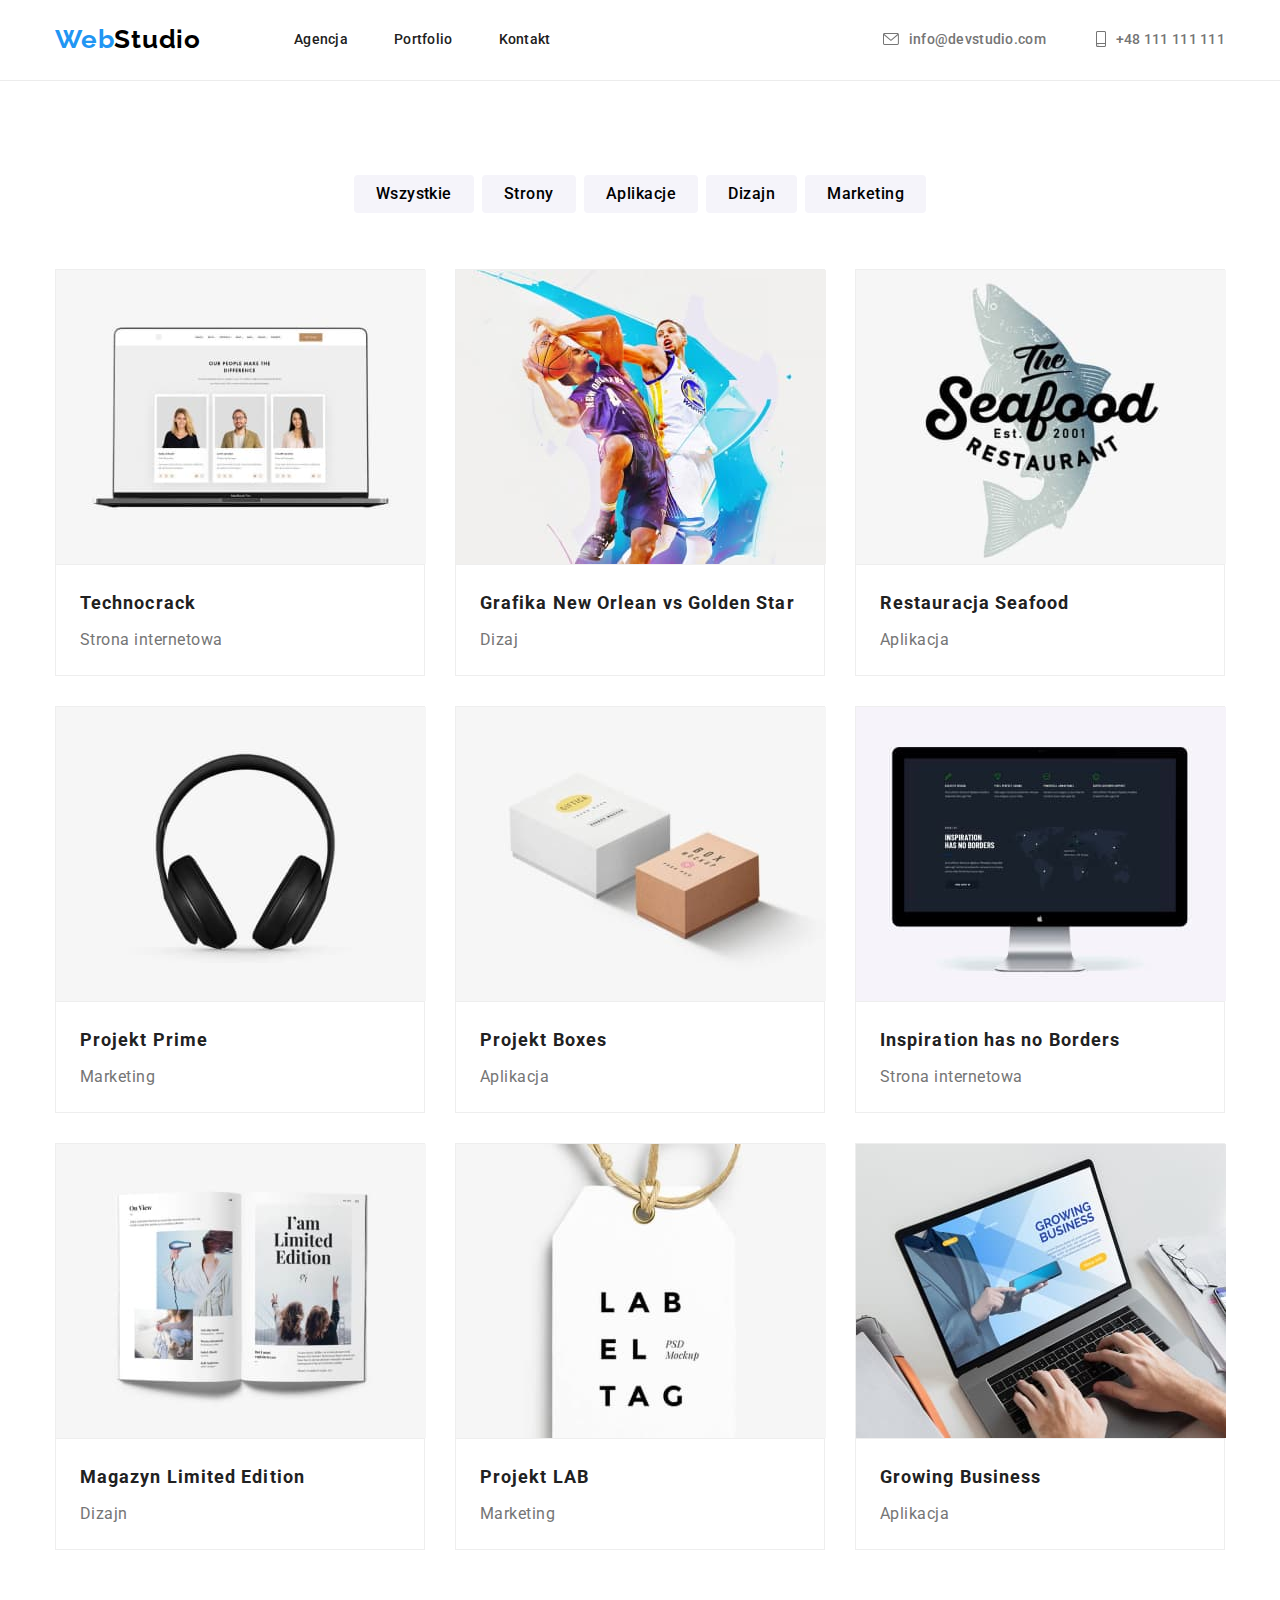
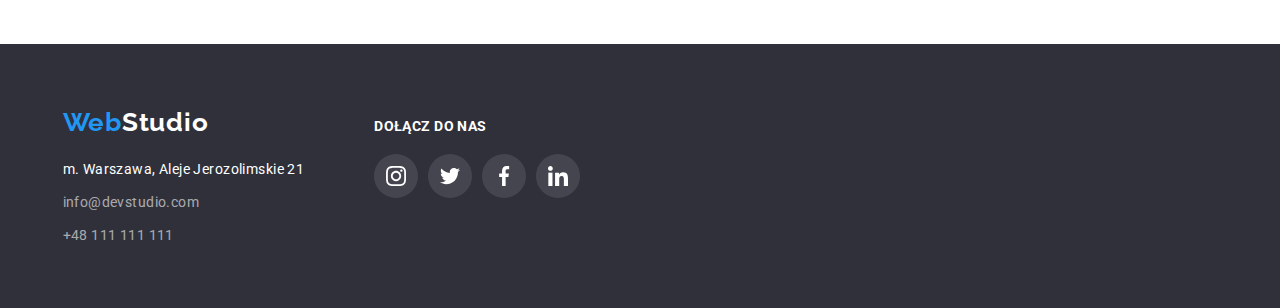
==== portfolio.html @ bb0caf35 "Klonowanie z plików lokalnych" ====
<!DOCTYPE html>
<html lang="pl">

<head>
    <meta charset="UTF-8">
    <meta http-equiv="X-UA-Compatible" content="IE=edge">
    <meta name="viewport" content="width=device-width, initial-scale=1.0">

    <link rel="stylesheet" href="https://cdnjs.cloudflare.com/ajax/libs/modern-normalize/1.0.0/modern-normalize.min.css" />
    <link rel="stylesheet" href="css/style.css">
    <link rel="preconnect" href="https://fonts.googleapis.com">
    <link rel="preconnect" href="https://fonts.gstatic.com" crossorigin>
    <link
        href="https://fonts.googleapis.com/css2?family=Raleway:wght@400;700&family=Roboto:wght@400;500;700;900&display=swap"
        rel="stylesheet">
    <title>Portfolio</title>
</head>

<body>
    <header class="header section">
        <div class="container">
            <a class="logo-header link" href="index.html"><span class="logo-header-color-1">Web</span><span
                    class="logo-header-color-2">Studio</span></a>
            <nav class="navigation">
                <ul class="navigation-list list">
                    <li class="navigation-list-item">
                        <a class="navigation-link link" href="./index.html">
                            Agencja
                        </a>
                    </li>
                    <li class="navigation-list-item">
                        <a class="navigation-link link" href="./portfolio.html">
                            Portfolio
                        </a>
                    </li>
                    <li class="navigation-list-item">
                        <a class="navigation-link link" href="#">
                            Kontakt
                        </a>
                    </li>
                </ul>
            </nav>
    
            <ul class="contact-list list">
                <li class="contact-list-item">
                    <a class="contact-link contact-mail link" href="mailto:info@devstudio.com">
                        <svg class="contact-icon mail-icon" width="16" height="12">
                            <use href="images/icons.svg#icon-contact-01-envelope"></use>
                        </svg>
                        info@devstudio.com
                    </a>
                </li>
                <li class="contact-list-item">
                    <a class="contact-link contact-tel link" href="tel:48111111111">
                        <svg class="contact-icon smartphone-icon" width="10" height="16">
                            <use href="images/icons.svg#icon-contact-02-smartphone"></use>
                        </svg>
                        +48 111 111 111
                    </a>
                </li>
            </ul>
        </div>
    </header>

    <main class="section">
        <!-- CATEGORIES -->
        <section class="section-categories">
            <div class="menu container">
                <h2 class="section-categories-title" hidden> Opisy - tak wiem, że tutaj nie powinno być nagłówka </h2>
                <ul class="categories-list list">
                    <li class="categories-item"><button class="navi-button button" type="button">Wszystkie</button></li>
                    <li class="categories-item"><button class="navi-button button" type="button">Strony</button></li>
                    <li class="categories-item"><button class="navi-button button" type="button">Aplikacje</button></li>
                    <li class="categories-item"><button class="navi-button button" type="button">Dizajn</button></li>
                    <li class="categories-item"><button class="navi-button button" type="button">Marketing</button></li>
                </ul>
            </div>
        </section>

        <!-- 9x ZDJĘCIA -->
        <section class="section-categories-pictures">
            <div class="photo-galery container">
                <h2 class="section-categories-pictures" hidden> Opisy - tak wiem, że tutaj nie powinno być nagłówka </h2>
                <ul class="categories-pictures-list list">
                    <li class="categories-pictures-item">
                        <img class="categories-pictures-img" src="./images/portfolio-img-01.jpg" alt="przykładowa strona interntowa"
                            width="370" height="294">
                        <h3 class="categories-pictures-name">Technocrack</h3>
                        <p class="categories-pictures-p">Strona internetowa</p>
                    </li>
                    <li class="categories-pictures-item">
                        <img class="categories-pictures-img" src="./images/portfolio-img-02.jpg" alt="koszykarze mecz" width="370"
                            height="294">
                        <h3 class="categories-pictures-name">Grafika New Orlean vs Golden Star</h3>
                        <p class="categories-pictures-p">Dizaj</p>
                    </li>
                    <li class="categories-pictures-item">
                        <img class="categories-pictures-img" src="./images/portfolio-img-03.jpg" alt="logo seafood z rybą" width="370"
                            height="294">
                        <h3 class="categories-pictures-name">Restauracja Seafood</h3>
                        <p class="categories-pictures-p">Aplikacja</p>
                    </li>
                    <li class="categories-pictures-item">
                        <img class="categories-pictures-img" src="./images/portfolio-img-04.jpg" alt="słuchawki" width="370"
                            height="294">
                        <h3 class="categories-pictures-name">Projekt Prime</h3>
                        <p class="categories-pictures-p">Marketing</p>
                    </li>
                    <li class="categories-pictures-item">
                        <img class="categories-pictures-img" src="./images/portfolio-img-05.jpg" alt="projekty pudełek - przykłady"
                            width="370" height="294">
                        <h3 class="categories-pictures-name">Projekt Boxes</h3>
                        <p class="categories-pictures-p">Aplikacja</p>
                    </li>
                    <li class="categories-pictures-item">
                        <img class="categories-pictures-img" src="./images/portfolio-img-06.jpg" alt="monitor komputera" width="370"
                            height="294">
                        <h3 class="categories-pictures-name">Inspiration has no Borders</h3>
                        <p class="categories-pictures-p">Strona internetowa</p>
                    </li>
                    <li class="categories-pictures-item">
                        <img class="categories-pictures-img" src="./images/portfolio-img-07.jpg" alt="magazyn" width="370" height="294">
                        <h3 class="categories-pictures-name">Magazyn Limited Edition</h3>
                        <p class="categories-pictures-p">Dizajn</p>
                    </li>
                    <li class="categories-pictures-item">
                        <img class="categories-pictures-img" src="./images/portfolio-img-08.jpg" alt="metka ubrania" width="370"
                            height="294">
                        <h3 class="categories-pictures-name">Projekt LAB</h3>
                        <p class="categories-pictures-p">Marketing</p>
                    </li>
                    <li class="categories-pictures-item">
                        <img class="categories-pictures-img" src="./images/portfolio-img-09.jpg" alt="laptop pisanie na klawiaturze"
                            width="370" height="294">
                        <h3 class="categories-pictures-name">Growing Business</h3>
                        <p class="categories-pictures-p">Aplikacja</p>
                    </li>
                </ul>
            </div>
        </section>
    </main>

    <footer class="footer section">
        <div class="container">
            <div class="footer-adress">
                <a class="logo-footer link" href="index.html"><span class="logo-footer-color-1">Web</span><span
                        class="logo-footer-color-2">Studio</span></a>
                <address class="adress">
                    <ul class="adress-list list">
                        <li class="adress-list-item">
                            <a class="adress-link adress-map link" href="https://goo.gl/maps/ernnG9uicjJtaxMD9"
                                target="blank">m.
                                Warszawa, Aleje Jerozolimskie 21</a>
                        </li>
                        <li class="adress-list-item">
                            <a class="adress-link adress-mail link" href="mailto:info@devstudio.com">info@devstudio.com</a>
                        </li>
                        <li class="adress-list-item">
                            <a class="adress-link adress-tel link" href="tel:+48111111111">+48 111 111 111</a>
                        </li>
                    </ul>
                </address>
            </div>
    
            <div class="footer-social-media">
                <p class="call-to-action">Dołącz do nas</p>
                <ul class="footer-social-media-list list">
                    <li class="footer-social-media-list-item link">
                        <a class="footer-social-media-list-link" href="">
                            <svg class="footer-social-media-icon">
                                <use href="images/icons.svg#icon-sm-01-instagram"></use>
                            </svg>
                        </a>
                    </li>
                    <li class="footer-social-media-list-item link">
                        <a class="footer-social-media-list-link" href="">
                            <svg class="footer-social-media-icon">
                                <use href="images/icons.svg#icon-sm-02-twitter"></use>
                            </svg>
                        </a>
                    </li>
                    <li class="footer-social-media-list-item link">
                        <a class="footer-social-media-list-link" href="">
                            <svg class="footer-social-media-icon">
                                <use href="images/icons.svg#icon-sm-03-facebook"></use>
                            </svg>
                        </a>
                    </li>
                    <li class="footer-social-media-list-item link">
                        <a class="footer-social-media-list-link" href="">
                            <svg class="footer-social-media-icon">
                                <use href="images/icons.svg#icon-sm-04-linkedin"></use>
                            </svg>
                        </a>
                    </li>
                </ul>
            </div>
        </div>
    </footer>

</body>


</html>
---- css/style.css ----
:root {
    --main-font: 'Roboto', sans-serif;
    --secondary-font: 'Raleway', sans-serif;
    
    --main-color: #212121;
    --hover-color: #2196F3;
    --text-color-grey: #757575;
    --text-color-white: #FFFFFF;
    --backgroung-color-menu: #FFFFFF;
    --backgroung-color-section: #F5F4FA;
    --background-color-footer: #2F303A;
    --social-media-icon-color: #AFB1B8;
    --social-media-background-color: #FFFFFF;
    --social-media-icon-color-hover: #FFFFFF;
    --social-media-background-color-hover: #2196F3;
}

body {
    font-family: var(--main-font);
    color: var(--main-color);
    background-color: var(--backgroung-color-menu);
}

/* ========== TOTAL FORMAT 0 ========== */
/* *
*::after
*before {
    margin: 0;
    padding: 0;
} */
/* ========== END TOTAL FORMAT 0 ========== */

h1, h2, h3, h4, h5, h6 {
    margin: 0;
}

ul, ol {
    margin: 0;
    padding: 0;
}

p {
    padding: 0;
}

img {
    display: block;
}

.list {
    list-style: none;
}

.link {
    text-decoration: none;
    font-style: normal;
}

.container {
    width: 1200px;
    padding: 0 15px;
    align-items: center;
    margin: 0px auto;
}

.section {
    /* width: 1600px;
    margin-left: auto;
    margin-right: auto; */
    padding: 94px 0;
}

.section-only-top {
    padding-top: 94px;
}

/* ========== COMPONENTS ========== */

.button {
    border: none;
    box-shadow: none;
    border-style: none;
    background-color: red;
}

/* ========== BUTTON in INDEX ========== */

.button-order {
    width: 200px;
    height: 50px;
    /* box-shadow: 0px 4px 4px rgba(0, 0, 0, 0.15); */
    border-radius: 4px;
    font-weight: 700;
    font-size: 16px;
    line-height: 1.875;
    margin-top: 30px;
    margin-bottom: 200px;
    letter-spacing: 0.06em;
    background-color: var(--hover-color);
    color: var(--text-color-white);
}

.button-order:hover,
.button-order:focus {
    cursor: pointer;
}

/* ========== BUTTON in PORTFOLIO ========== */

.navi-button {
    font-weight: 500;
    font-size: 16px;
    line-height: 1.625;
    text-align: center;
    letter-spacing: 0.03em;
    background: #F5F4FA;
    border-radius: 4px;
    padding: 6px 22px;
}

.navi-button:hover,
.navi-button:focus {
    background-color: var(--hover-color);
    color: var(--text-color-white);
    /* shadow-middle */
    box-shadow: 
    0px 3px 1px rgba(0, 0, 0, 0.1),
    0px 1px 2px rgba(0, 0, 0, 0.08),
    0px 2px 2px rgba(0, 0, 0, 0.12);
    cursor: pointer;
}

/* ========== END COMPONENTS ========== */



/* ========== LOGO ========== */

.logo-header,
.logo-footer {
    font-family: var(--secondary-font);
    font-weight: 700;
    font-size: 26px;
    line-height: 1.192;
    letter-spacing: 0.03em;
    color: var(--main-color);
    text-decoration: none;
}

.logo-header-color-1,
.logo-footer-color-1 {
    color: var(--hover-color);
}

.logo-header-color-2 {
    color: #000000;
}

.logo-footer-color-2 {
    color: var(--text-color-white);
}

/* ========== END LOGO ========== */



/* ========== HEADER ========== */

.header .container {
    display: flex;
    align-items: center;
    padding-top: 24px;
    padding-bottom: 25px;
}

.header {
    border-bottom: 1px solid #ECECEC;
    padding: 0px;
    display: flex; 
    align-items: center;
}

.header .contact-list {
    margin-left: auto;
}

.logo-header {
    margin-right: 93px;
}

.navigation-list {
    display: flex;
    align-items: center;
}

.navigation-list > li:not(:last-child) {
    margin-right: 46px;
}

.contact-list,
.contact-list-item {
    display: flex;
    align-items: center;
    fill: var(--text-color-grey);
}

.contact-list > li:not(:last-child) {
    margin-right: 50px;
}

.navigation-link,
.contact-link {
    font-weight: 500;
    font-size: 14px;
    line-height: 1.143;
    letter-spacing: 0.02em;
}

.navigation-link {
    color: var(--main-color);
}

.contact-link,
.adress-link {
    display: flex;
    align-items: center;
    color: var(--text-color-grey);
}

.contact-icon {
    margin-right: 10px;
}

.navigation-link:hover,
.navigation-link:focus,
.adress-link:hover,
.adress-link:focus {
    color: var(--hover-color);
}

.contact-link:hover,
.contact-link:focus {
    color: var(--hover-color);
    fill: var(--hover-color);
}

.active-link {
    color: var(--hover-color);
}

/* ========== END HEADER ========== */



/* ========== HERO SECTION ========== */

.section-hero {
    background-image: linear-gradient(
        rgba(47, 48, 58, 0.4),
        rgba(47, 48, 58, 0.4)),
        url("../images/hero-bg-01.jpg");
    background-repeat: no-repeat;
    background-size: cover;
    max-width: 1600px;
    margin: auto;
}

.section-hero-list {
    display: flex;
    flex-direction: column;
    align-items: center;
    justify-content: center;
}

.section-hero-title {
    font-weight: 900;
    font-size: 44px;
    line-height: 1.364;
    padding: 200px 252px 0px 252px;
    text-align: center;
    letter-spacing: 0.06em;
    text-transform: uppercase;
    color: var(--text-color-white);
}

/* ========== END HERO SECTION ========== */

  

/* ========== DISCRIPTION SECTION ========== */

.discription-list {
    display: flex;
    flex-wrap: wrap;
    justify-content: space-between;
    padding: 0 15px;
}

.discription-list-item {
    max-width: 270px;
}

.discription-icon {
    width: 270px;
    height: 120px;
    border-radius: 4px;
    padding: 25px 100px;
    margin-bottom: 30px;
    background-color: var(--backgroung-color-section);
}

.discription-icon:hover {
    padding: 23px 98px;
    border: 2px solid var(--hover-color);
}

.discription-list-item-title {
    font-weight: 700;
    font-size: 14px;
    line-height: 1.143;
    letter-spacing: 0.03em;
    text-transform: uppercase;
    color: var(--main-color);
}

.discription-list-item-p {
    font-weight: 400;
    font-size: 14px;
    line-height: 1.714;
    letter-spacing: 0.03em;
    color: var(--text-color-grey);
}

/* ========== END DISCRIPTION SECTION ========== */



/* ========== ABOUT US SECTION ========== */

.about-us-list {
    display: flex;
    flex-wrap: wrap;
    justify-content: space-between;
    padding: 0 15px;
}

.about-us-item {
    margin-top: 50px;
    max-width: 370px;   
}

.section-about-us-title {
    font-weight: 700;
    font-size: 36px;
    line-height: 1.167;
    text-align: center;
    letter-spacing: 0.03em;
    margin-bottom: 50px;
}

.about-us-item-img {
    object-fit: cover;
}

/* ========== END ABOUT US SECTION ========== */



/* ========== OUR TEAM SECTION ========== */

.section-team {
    background-color: var(--backgroung-color-section);
}

.section-team-list {
    display: flex;
    justify-content: center;
}

.section-team-list {
    display: flex;
    flex-wrap: wrap;
    justify-content: space-between;
    padding: 0 15px;
}

.section-team-item {
    box-shadow: 
    0px 1px 3px rgba(0, 0, 0, 0.12),
    0px 1px 1px rgba(0, 0, 0, 0.14),
    0px 2px 1px rgba(0, 0, 0, 0.2);
    border-radius: 0px 0px 4px 4px;
    margin-top: 50px;
    max-width: 270px;
}

.section-team-title {
    font-weight: 700;
    font-size: 36px;
    line-height: 1.167;
    text-align: center;
    letter-spacing: 0.03em;
}

.section-team-name {
    display: block;
    font-weight: 500;
    font-size: 16px;
    line-height: 1.188;
    text-align: center;
    letter-spacing: 0.03em;
    padding-top: 30px;
}

.section-team-p {
    display: block;
    font-weight: 400;
    font-size: 16px;
    line-height: 1.188;
    text-align: center;
    letter-spacing: 0.03em;
    margin-top: 10px;
    margin-bottom: 16px;
    color: var(--text-color-grey)
}

.social-media-list {
    display: flex;
    padding: 0px 32px 30px 32px;
    align-items: center;
    justify-content: space-between;
}

.social-media-list-link:hover,
.social-media-list-link:focus {
    fill: var(--social-media-icon-color-hover);
    background-color: var(--social-media-background-color-hover);
}

.social-media-list-item {
}

.social-media-list-link {
    display: flex;
    align-items: center;
    justify-content: center;
    width: 44px;
    height: 44px;
    border-radius: 50%;
    fill: var(--social-media-icon-color);
}

.social-media-icon {
    width: 20px;
    height: 20px;
}

/* ========== END OUR TEAM SECTION ========== */



/* ========== OUR CLIENTS SECTION ========== */

.section-our-clients {
    display: flex;
    justify-content: center;
}

.section-our-clients-title {
    font-weight: 700;
    font-size: 36px;
    line-height: 1.167;
    text-align: center;
    letter-spacing: 0.03em;
}

.section-our-clients-list {
    display: flex;
    justify-content: space-between;
    align-items: center;
    padding: 0 15px;
    margin-top: 50px;
}

.section-our-clients-list-link {
    display: flex;
    max-width: 170px;
    max-height: 92px;
    padding: 16px 32px;
    border-radius: 4px;
    border: 1px solid var(--social-media-icon-color);
    fill: var(--social-media-icon-color);
}

.section-our-clients-list-link:hover,
.section-our-clients-list-link:focus {
    border: 1px solid var(--hover-color);
    fill: var(--hover-color);
}


/* ========== END CLIENTS SECTION ========== */



/* ========== FOOTER ========== */

.footer {
    display: flex;
    flex-direction: column;
    padding: 60px 0px 60px 15px;
    background-color: var(--background-color-footer);
}

.footer .container {
    display: flex;
    align-items: baseline;
}

.adress {
    margin-top: 20px;
}

.adress-list {
    display: flex;
    flex-direction: column;
    justify-items: center;
}

.adress-list-item {
    display: flex;
    font-weight: 400;
    font-size: 14px;
    line-height: 1.714;
    letter-spacing: 0.03em;
}

.adress-map {
    color: var(--text-color-white);
}

.adress-mail,
.adress-tel {
    display: block;
    color: rgba(255, 255, 255, 0.6);
    padding-top: 9px;
}

.footer-social-media {
    display: flex;
    flex-direction: column;
    margin-left: 70px;
}

.call-to-action {
    display: flex;
    font-weight: 700;
    font-size: 14px;
    line-height: 1.172;
    letter-spacing: 0.03em;
    text-transform: uppercase;
    margin-bottom: 20px;
    color: var(--backgroung-color-menu)
}

.footer-social-media-list {
    display: flex;
}

.footer-social-media-list-link:hover,
.footer-social-media-list-link:focus {
    background-color: var(--social-media-background-color-hover);
}

.footer-social-media-list-item:not(:last-child) {
    margin-right: 10px;
}

.footer-social-media-list-link {
    display: flex;
    align-items: center;
    justify-content: center;
    width: 44px;
    height: 44px;
    border-radius: 50%;
    fill: var(--social-media-icon-color-hover);
    background-color: rgba(255, 255, 255, 0.1);
}

.footer-social-media-icon {
    width: 20px;
    height: 20px;
}

/* ========== END FOOTER ========== */



/* ========== WEBSITE: PORTFOLIO ========== */
/* ========== SECTION CATEGORIES ========== */

.menu {
    margin-bottom: 26px;
}

.categories-list {
    display: flex;
    justify-content: center;
}

.categories-item:not(:last-child) {
    margin-right: 8px;
}

.categories-pictures-list {
    display: flex;
    flex-wrap: wrap;
    justify-content: space-between;
}

.categories-pictures-item {
    border: 1px solid #eeeeee;
    margin-top: 30px;
    max-width: 370px;
}

.categories-pictures-item:hover,
.categories-pictures-item:focus {
    box-shadow:
        0px 1px 1px rgba(0, 0, 0, 0.12),
        0px 4px 4px rgba(0, 0, 0, 0.06),
        1px 4px 6px rgba(0, 0, 0, 0.16);
}

.categories-pictures-img {
    border: 0px solid #eeeeee;
}

.categories-pictures-name {
    border-top: 1px solid #eeeeee;
    font-weight: 700;
    font-size: 18px;
    line-height: 2;
    letter-spacing: 0.06em;
    padding-left: 24px;
    padding-top: 20px;
}

.categories-pictures-p {
    font-weight: 400;
    font-size: 16px;
    line-height: 1.875;
    letter-spacing: 0.03em;
    padding-left: 24px;
    margin-top: 4px;
    margin-bottom: 20px;
    color: var(--text-color-grey)
}

/* ========== END CATEGORIES SECTION ========== */




/* ========== SECTION ========== */

/* ========== END SECTION ========== */
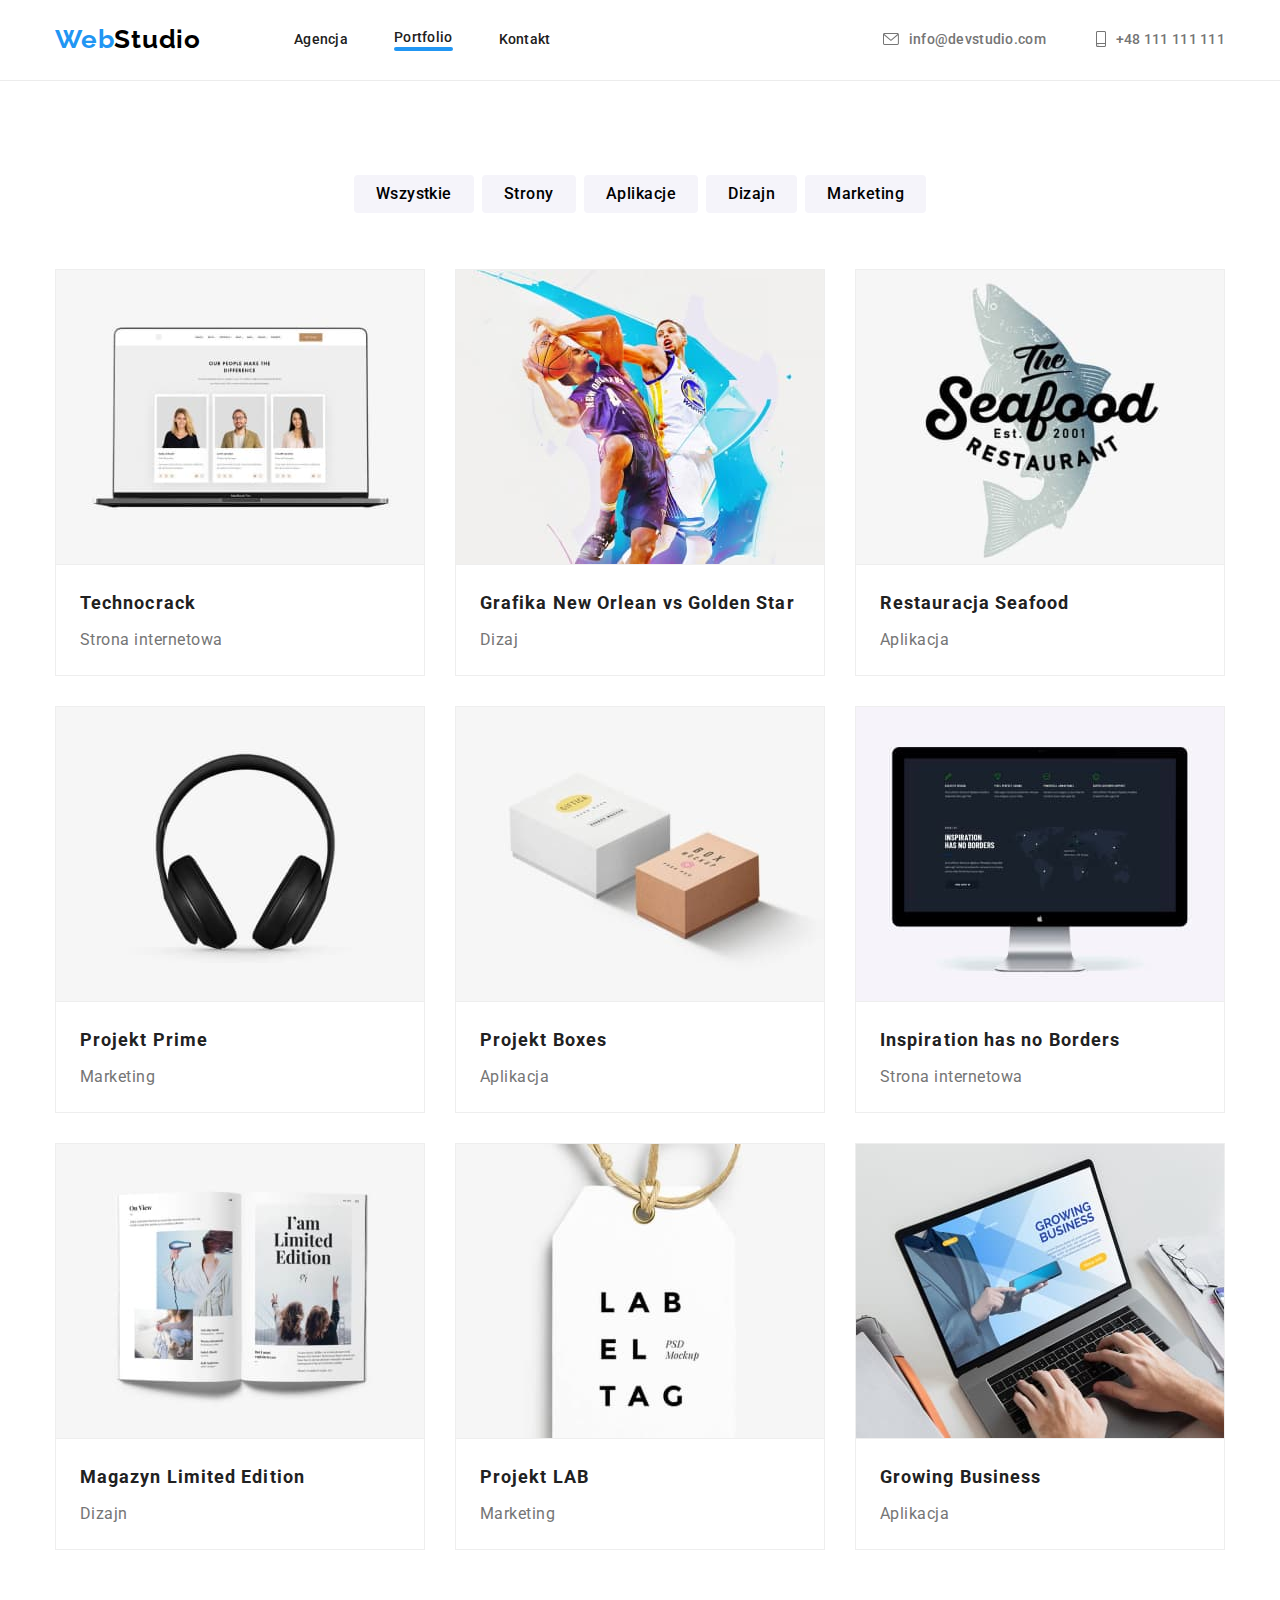
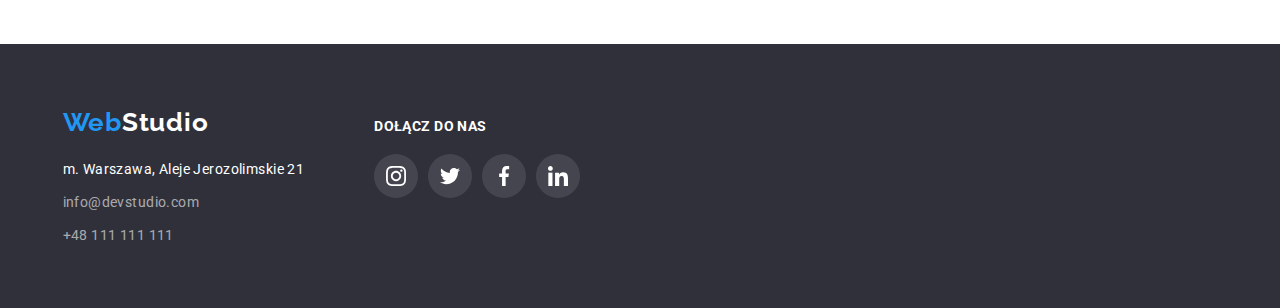
==== commit 36264e2b: "Animacje" ====
--- a/portfolio.html
+++ b/portfolio.html
@@ -28,7 +28,7 @@
                             Agencja
                         </a>
                     </li>
-                    <li class="navigation-list-item">
+                    <li class="navigation-list-item active-navigation-list-item">
                         <a class="navigation-link link" href="./portfolio.html">
                             Portfolio
                         </a>
@@ -83,58 +83,114 @@
                 <h2 class="section-categories-pictures" hidden> Opisy - tak wiem, że tutaj nie powinno być nagłówka </h2>
                 <ul class="categories-pictures-list list">
                     <li class="categories-pictures-item">
-                        <img class="categories-pictures-img" src="./images/portfolio-img-01.jpg" alt="przykładowa strona interntowa"
-                            width="370" height="294">
-                        <h3 class="categories-pictures-name">Technocrack</h3>
-                        <p class="categories-pictures-p">Strona internetowa</p>
-                    </li>
-                    <li class="categories-pictures-item">
-                        <img class="categories-pictures-img" src="./images/portfolio-img-02.jpg" alt="koszykarze mecz" width="370"
-                            height="294">
-                        <h3 class="categories-pictures-name">Grafika New Orlean vs Golden Star</h3>
-                        <p class="categories-pictures-p">Dizaj</p>
-                    </li>
-                    <li class="categories-pictures-item">
-                        <img class="categories-pictures-img" src="./images/portfolio-img-03.jpg" alt="logo seafood z rybą" width="370"
-                            height="294">
-                        <h3 class="categories-pictures-name">Restauracja Seafood</h3>
-                        <p class="categories-pictures-p">Aplikacja</p>
-                    </li>
-                    <li class="categories-pictures-item">
-                        <img class="categories-pictures-img" src="./images/portfolio-img-04.jpg" alt="słuchawki" width="370"
-                            height="294">
-                        <h3 class="categories-pictures-name">Projekt Prime</h3>
-                        <p class="categories-pictures-p">Marketing</p>
-                    </li>
-                    <li class="categories-pictures-item">
-                        <img class="categories-pictures-img" src="./images/portfolio-img-05.jpg" alt="projekty pudełek - przykłady"
-                            width="370" height="294">
-                        <h3 class="categories-pictures-name">Projekt Boxes</h3>
-                        <p class="categories-pictures-p">Aplikacja</p>
-                    </li>
-                    <li class="categories-pictures-item">
-                        <img class="categories-pictures-img" src="./images/portfolio-img-06.jpg" alt="monitor komputera" width="370"
-                            height="294">
-                        <h3 class="categories-pictures-name">Inspiration has no Borders</h3>
-                        <p class="categories-pictures-p">Strona internetowa</p>
-                    </li>
-                    <li class="categories-pictures-item">
-                        <img class="categories-pictures-img" src="./images/portfolio-img-07.jpg" alt="magazyn" width="370" height="294">
-                        <h3 class="categories-pictures-name">Magazyn Limited Edition</h3>
-                        <p class="categories-pictures-p">Dizajn</p>
-                    </li>
-                    <li class="categories-pictures-item">
-                        <img class="categories-pictures-img" src="./images/portfolio-img-08.jpg" alt="metka ubrania" width="370"
-                            height="294">
-                        <h3 class="categories-pictures-name">Projekt LAB</h3>
-                        <p class="categories-pictures-p">Marketing</p>
-                    </li>
-                    <li class="categories-pictures-item">
-                        <img class="categories-pictures-img" src="./images/portfolio-img-09.jpg" alt="laptop pisanie na klawiaturze"
-                            width="370" height="294">
-                        <h3 class="categories-pictures-name">Growing Business</h3>
-                        <p class="categories-pictures-p">Aplikacja</p>
-                    </li>
+                        <div class="categories-pictures-box">
+                            <img class="categories-pictures-img" src="./images/portfolio-img-01.jpg" alt="przykładowa strona interntowa" width="370" height="294">
+                                <div class="categories-pictures-overlay">
+                                    <p class="categories-pictures-overlay-p">Technocrack jest popularną platformą wykorzystywaną do rozpowszechniania koronawirusa. Firmy wykorzystują tę platformę do celów szpiegowskich i ataków na niezabezpieczone serwery konkurencji</p>
+                                </div>
+                        </div>
+                            <h3 class="categories-pictures-name">Technocrack</h3>
+                            <p class="categories-pictures-p">Strona internetowa</p>
+                    </li>
+                   
+                    <li class="categories-pictures-item">
+                        <div class="categories-pictures-box">
+                            <img class="categories-pictures-img" src="./images/portfolio-img-02.jpg" alt="koszykarze mecz" width="370" height="294">
+                                <div class="categories-pictures-overlay">
+                                    <p class="categories-pictures-overlay-p">Technocrack jest popularną platformą wykorzystywaną do rozpowszechniania koronawirusa. Firmy wykorzystują tę platformę do celów szpiegowskich i ataków na niezabezpieczone serwery konkurencji</p>
+                                </div>
+                        </div>
+                            <h3 class="categories-pictures-name">Grafika New Orlean vs Golden Star</h3>
+                            <p class="categories-pictures-p">Dizaj</p>
+                    </li>
+                    
+                    <li class="categories-pictures-item">
+                        <div class="categories-pictures-box">
+                            <img class="categories-pictures-img" src="./images/portfolio-img-03.jpg" alt="logo seafood z rybą" width="370" height="294">
+                                <div class="categories-pictures-overlay">
+                                    <p class="categories-pictures-overlay-p">Technocrack jest popularną platformą wykorzystywaną do rozpowszechniania koronawirusa. Firmy wykorzystują tę platformę do celów szpiegowskich i ataków na niezabezpieczone serwery konkurencji</p>
+                                </div>
+                        </div>
+                            <h3 class="categories-pictures-name">Restauracja Seafood</h3>
+                            <p class="categories-pictures-p">Aplikacja</p>
+                    </li>
+                    
+                    <li class="categories-pictures-item">
+                        <div class="categories-pictures-box">
+                            <img class="categories-pictures-img" src="./images/portfolio-img-04.jpg" alt="słuchawki" width="370" height="294">
+                                <div class="categories-pictures-overlay">
+                                    <p class="categories-pictures-overlay-p">Technocrack jest popularną platformą wykorzystywaną do rozpowszechniania koronawirusa. Firmy wykorzystują tę platformę do celów szpiegowskich i ataków na niezabezpieczone serwery konkurencji</p>
+                                </div>
+                        </div>
+                            <h3 class="categories-pictures-name">Projekt Prime</h3>
+                            <p class="categories-pictures-p">Marketing</p>
+                    </li>
+
+                    <li class="categories-pictures-item">
+                        <div class="categories-pictures-box">
+                            <img class="categories-pictures-img" src="./images/portfolio-img-05.jpg" alt="projekty pudełek - przykłady" width="370" height="294">
+                                <div class="categories-pictures-overlay">
+                                    <p class="categories-pictures-overlay-p">Technocrack jest popularną platformą wykorzystywaną do rozpowszechniania
+                                        koronawirusa. Firmy wykorzystują tę platformę do celów szpiegowskich i ataków na niezabezpieczone serwery
+                                        konkurencji</p>
+                                </div>
+                         </div>
+                            <h3 class="categories-pictures-name">Projekt Boxes</h3>
+                            <p class="categories-pictures-p">Aplikacja</p>
+                    </li>
+
+                    <li class="categories-pictures-item">
+                        <div class="categories-pictures-box">
+                            <img class="categories-pictures-img" src="./images/portfolio-img-06.jpg" alt="monitor komputera" width="370" height="294">
+                                <div class="categories-pictures-overlay">
+                                    <p class="categories-pictures-overlay-p">Technocrack jest popularną platformą wykorzystywaną do rozpowszechniania
+                                        koronawirusa. Firmy wykorzystują tę platformę do celów szpiegowskich i ataków na niezabezpieczone serwery
+                                        konkurencji</p>
+                                </div>
+                        </div>
+                            <h3 class="categories-pictures-name">Inspiration has no Borders</h3>
+                            <p class="categories-pictures-p">Strona internetowa</p>
+                    </li>
+
+                    <li class="categories-pictures-item">
+                        <div class="categories-pictures-box">
+                            <img class="categories-pictures-img" src="./images/portfolio-img-07.jpg" alt="magazyn" width="370" height="294">
+                                <div class="categories-pictures-overlay">
+                                    <p class="categories-pictures-overlay-p">Technocrack jest popularną platformą wykorzystywaną do rozpowszechniania
+                                        koronawirusa. Firmy wykorzystują tę platformę do celów szpiegowskich i ataków na niezabezpieczone serwery
+                                        konkurencji</p>
+                                </div>
+                        </div>
+                            <h3 class="categories-pictures-name">Magazyn Limited Edition</h3>
+                            <p class="categories-pictures-p">Dizajn</p>
+                    </li>
+
+                    <li class="categories-pictures-item">
+                        <div class="categories-pictures-box">
+                            <img class="categories-pictures-img" src="./images/portfolio-img-08.jpg" alt="metka ubrania" width="370" height="294">
+                                <div class="categories-pictures-overlay">
+                                    <p class="categories-pictures-overlay-p">Technocrack jest popularną platformą wykorzystywaną do rozpowszechniania
+                                        koronawirusa. Firmy wykorzystują tę platformę do celów szpiegowskich i ataków na niezabezpieczone serwery
+                                        konkurencji</p>
+                                </div>
+                         </div>
+                            <h3 class="categories-pictures-name">Projekt LAB</h3>
+                            <p class="categories-pictures-p">Marketing</p>
+                    </li>
+
+                    <li class="categories-pictures-item">
+                        <div class="categories-pictures-box">
+                            <img class="categories-pictures-img" src="./images/portfolio-img-09.jpg" alt="laptop pisanie na klawiaturze" width="370" height="294">
+                                <div class="categories-pictures-overlay">
+                                    <p class="categories-pictures-overlay-p">Technocrack jest popularną platformą wykorzystywaną do rozpowszechniania
+                                        koronawirusa. Firmy wykorzystują tę platformę do celów szpiegowskich i ataków na niezabezpieczone serwery
+                                        konkurencji</p>
+                                </div>
+                         </div>
+                            <h3 class="categories-pictures-name">Growing Business</h3>
+                            <p class="categories-pictures-p">Aplikacja</p>
+                    </li>
+
                 </ul>
             </div>
         </section>
--- a/css/style.css
+++ b/css/style.css
@@ -116,6 +116,8 @@
     background: #F5F4FA;
     border-radius: 4px;
     padding: 6px 22px;
+    transition: color 250ms cubic-bezier(0.4, 0, 0.2, 1);
+    transition: background-color 250ms cubic-bezier(0.4, 0, 0.2, 1);
 }
 
 .navi-button:hover,
@@ -218,6 +220,7 @@
 
 .navigation-link {
     color: var(--main-color);
+    transition: color 250ms cubic-bezier(0.4, 0, 0.2, 1);
 }
 
 .contact-link,
@@ -225,6 +228,8 @@
     display: flex;
     align-items: center;
     color: var(--text-color-grey);
+    transition: color 250ms cubic-bezier(0.4, 0, 0.2, 1);
+    transition: fill 250ms cubic-bezier(0.4, 0, 0.2, 1);
 }
 
 .contact-icon {
@@ -232,9 +237,7 @@
 }
 
 .navigation-link:hover,
-.navigation-link:focus,
-.adress-link:hover,
-.adress-link:focus {
+.navigation-link:focus {
     color: var(--hover-color);
 }
 
@@ -242,6 +245,19 @@
 .contact-link:focus {
     color: var(--hover-color);
     fill: var(--hover-color);
+}
+
+.navigation-list-item {
+    
+}
+
+.active-navigation-list-item::after {
+    content: "";
+    display: block;
+    width: 100%;
+    height: 4px;
+    border-radius: 2px;
+    background-color: var(--hover-color);
 }
 
 .active-link {
@@ -349,6 +365,27 @@
     max-width: 370px;   
 }
 
+.about-us-list-link-thumb {
+    position: relative;
+    background-color: rgba(47, 48, 58, 0.8);  
+}
+
+.about-us-list-link-thumb > .about-us-list-link-label {
+    position: absolute;
+    bottom: 0px;
+    width: 100%;
+    padding: 27px 90px;
+    background-color: rgba(47, 48, 58, 0.8);
+    
+    font-weight: 700;
+    font-size: 14px;
+    line-height: 1.172;
+    text-align: center;
+    text-transform: uppercase;
+    letter-spacing: 0.03em;
+    color: var(--text-color-white);
+}
+
 .section-about-us-title {
     font-weight: 700;
     font-size: 36px;
@@ -448,6 +485,8 @@
     height: 44px;
     border-radius: 50%;
     fill: var(--social-media-icon-color);
+    transition: fill 250ms cubic-bezier(0.4, 0, 0.2, 1);
+    transition: background-color 250ms cubic-bezier(0.4, 0, 0.2, 1);
 }
 
 .social-media-icon {
@@ -490,6 +529,8 @@
     border-radius: 4px;
     border: 1px solid var(--social-media-icon-color);
     fill: var(--social-media-icon-color);
+    transition: border 250ms cubic-bezier(0.4, 0, 0.2, 1);
+    transition: fill 250ms cubic-bezier(0.4, 0, 0.2, 1);
 }
 
 .section-our-clients-list-link:hover,
@@ -497,7 +538,6 @@
     border: 1px solid var(--hover-color);
     fill: var(--hover-color);
 }
-
 
 /* ========== END CLIENTS SECTION ========== */
 
@@ -585,11 +625,23 @@
     border-radius: 50%;
     fill: var(--social-media-icon-color-hover);
     background-color: rgba(255, 255, 255, 0.1);
-}
+    transition: background-color 250ms cubic-bezier(0.4, 0, 0.2, 1);
+}
+
+
 
 .footer-social-media-icon {
     width: 20px;
     height: 20px;
+}
+
+.adress-link:hover,
+.adress-link:focus {
+    color: var(--hover-color);
+}
+
+.adress-link {
+    transition: color 250ms cubic-bezier(0.4, 0, 0.2, 1);
 }
 
 /* ========== END FOOTER ========== */
@@ -622,6 +674,7 @@
     border: 1px solid #eeeeee;
     margin-top: 30px;
     max-width: 370px;
+    transition: box-shadow 250ms cubic-bezier(0.4, 0, 0.2, 1);
 }
 
 .categories-pictures-item:hover,
@@ -657,9 +710,90 @@
     color: var(--text-color-grey)
 }
 
+.categories-pictures-box {
+    position: relative;
+    overflow: hidden;
+}
+
+.categories-pictures-overlay {
+    position: absolute;
+    bottom: 0px;
+    left: 0px;
+    width: 100%;
+    height: 100%;
+    padding: 49px 45px 49px 24px;
+    background-color: rgba(33, 150, 243, 0.9);
+    transform: translateY(100%);
+    transition-property: transform;
+    transition-duration: 250ms;
+    transition-timing-function: cubic-bezier(0.4, 0, 0.2, 1);
+}
+
+.categories-pictures-item .categories-pictures-overlay {
+    transition-property: transform;
+    transition-duration: 250ms;
+    transition-timing-function: cubic-bezier(0.4, 0, 0.2, 1);
+}
+
+.categories-pictures-box:hover .categories-pictures-overlay {
+    transform: translateY(0);
+}
+
+.categories-pictures-overlay-p {
+    font-size: 18px;
+    line-height: 1.556;
+    color: var(--text-color-white);
+}
+
 /* ========== END CATEGORIES SECTION ========== */
 
 
+/* ========== BACKDROP ========== */
+
+.backdrop {
+    position: fixed;
+    left: 0;
+    top: 0;
+    width: 100%;
+    height: 100%;
+    background-color: rgba(0,0,0,0.1);
+}
+
+.modal {
+    position: absolute;
+    top: 50%;
+    left: 50%;
+    transform: translate(-50%,-50%);
+    width: 528px;
+    min-height: 581px;
+    background-color: var(--backgroung-color-menu);
+}
+
+.close-button {
+    position: absolute;
+    top: 8px;
+    right: 8px;
+    width: 30px;
+    height: 30px;
+    background-color: transparent;
+    /* background-color: var(--backgroung-color-menu); */
+    border: 1px solid rgba(0, 0, 0, 0.1);
+    border-radius: 50%;
+    cursor: pointer;
+    fill: black;
+}
+
+.is-hidden {
+    opacity: 0;
+    visibility: hidden;
+    pointer-events: none;
+}
+
+/* ========== END BACKDROP ========== */
+
+
+
+
 
 
 /* ========== SECTION ========== */
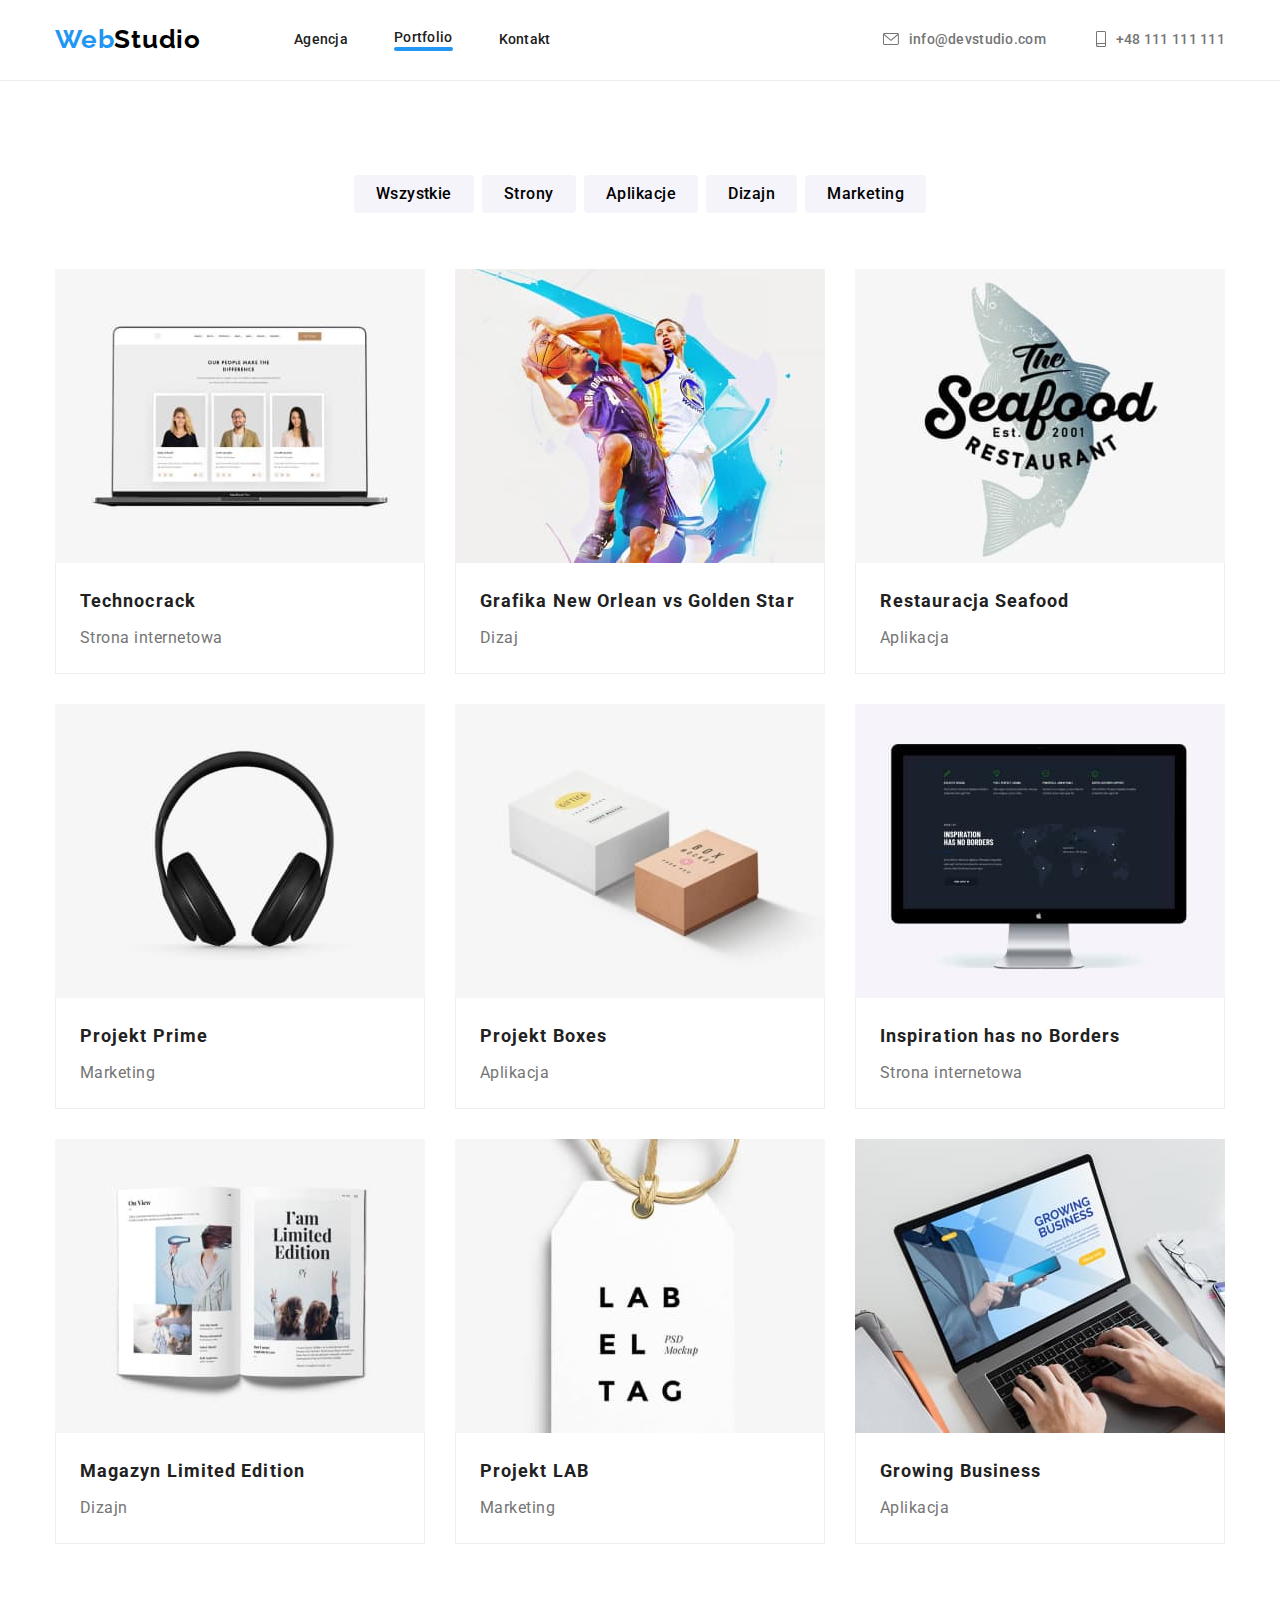
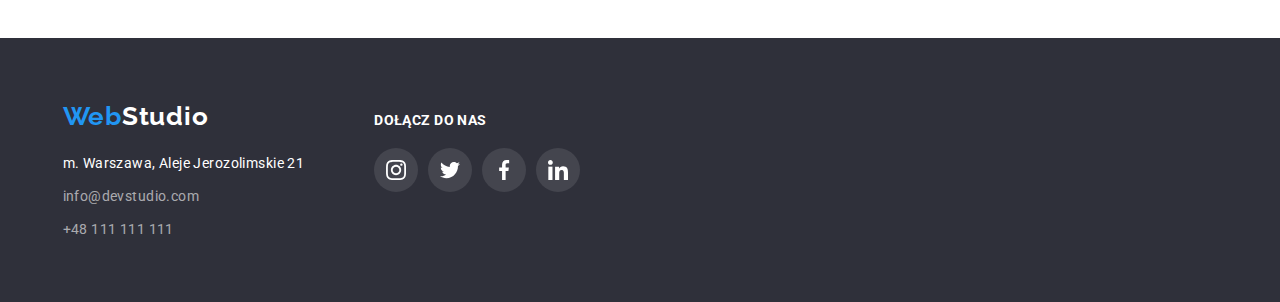
==== commit 364c9d75: "Wywołanie okna modalnego" ====
--- a/portfolio.html
+++ b/portfolio.html
@@ -89,8 +89,10 @@
                                     <p class="categories-pictures-overlay-p">Technocrack jest popularną platformą wykorzystywaną do rozpowszechniania koronawirusa. Firmy wykorzystują tę platformę do celów szpiegowskich i ataków na niezabezpieczone serwery konkurencji</p>
                                 </div>
                         </div>
+                        <div class="categories-discription">
                             <h3 class="categories-pictures-name">Technocrack</h3>
                             <p class="categories-pictures-p">Strona internetowa</p>
+                        </div>
                     </li>
                    
                     <li class="categories-pictures-item">
@@ -100,9 +102,11 @@
                                     <p class="categories-pictures-overlay-p">Technocrack jest popularną platformą wykorzystywaną do rozpowszechniania koronawirusa. Firmy wykorzystują tę platformę do celów szpiegowskich i ataków na niezabezpieczone serwery konkurencji</p>
                                 </div>
                         </div>
+                        <div class="categories-discription">
                             <h3 class="categories-pictures-name">Grafika New Orlean vs Golden Star</h3>
                             <p class="categories-pictures-p">Dizaj</p>
-                    </li>
+   
+</div>                     </li>
                     
                     <li class="categories-pictures-item">
                         <div class="categories-pictures-box">
@@ -111,8 +115,10 @@
                                     <p class="categories-pictures-overlay-p">Technocrack jest popularną platformą wykorzystywaną do rozpowszechniania koronawirusa. Firmy wykorzystują tę platformę do celów szpiegowskich i ataków na niezabezpieczone serwery konkurencji</p>
                                 </div>
                         </div>
+                        <div class="categories-discription">
                             <h3 class="categories-pictures-name">Restauracja Seafood</h3>
                             <p class="categories-pictures-p">Aplikacja</p>
+                        </div>
                     </li>
                     
                     <li class="categories-pictures-item">
@@ -122,8 +128,10 @@
                                     <p class="categories-pictures-overlay-p">Technocrack jest popularną platformą wykorzystywaną do rozpowszechniania koronawirusa. Firmy wykorzystują tę platformę do celów szpiegowskich i ataków na niezabezpieczone serwery konkurencji</p>
                                 </div>
                         </div>
+                        <div class="categories-discription">
                             <h3 class="categories-pictures-name">Projekt Prime</h3>
                             <p class="categories-pictures-p">Marketing</p>
+                        </div>
                     </li>
 
                     <li class="categories-pictures-item">
@@ -135,9 +143,10 @@
                                         konkurencji</p>
                                 </div>
                          </div>
+                         <div class="categories-discription">
                             <h3 class="categories-pictures-name">Projekt Boxes</h3>
                             <p class="categories-pictures-p">Aplikacja</p>
-                    </li>
+</div>                        </li>
 
                     <li class="categories-pictures-item">
                         <div class="categories-pictures-box">
@@ -148,8 +157,10 @@
                                         konkurencji</p>
                                 </div>
                         </div>
+                        <div class="categories-discription">
                             <h3 class="categories-pictures-name">Inspiration has no Borders</h3>
                             <p class="categories-pictures-p">Strona internetowa</p>
+                        </div>
                     </li>
 
                     <li class="categories-pictures-item">
@@ -161,9 +172,11 @@
                                         konkurencji</p>
                                 </div>
                         </div>
+                        <div class="categories-discription">
                             <h3 class="categories-pictures-name">Magazyn Limited Edition</h3>
                             <p class="categories-pictures-p">Dizajn</p>
-                    </li>
+  
+</div>                      </li>
 
                     <li class="categories-pictures-item">
                         <div class="categories-pictures-box">
@@ -174,9 +187,10 @@
                                         konkurencji</p>
                                 </div>
                          </div>
+                         <div class="categories-discription">
                             <h3 class="categories-pictures-name">Projekt LAB</h3>
                             <p class="categories-pictures-p">Marketing</p>
-                    </li>
+</div>                        </li>
 
                     <li class="categories-pictures-item">
                         <div class="categories-pictures-box">
@@ -187,9 +201,10 @@
                                         konkurencji</p>
                                 </div>
                          </div>
+                         <div class="categories-discription">
                             <h3 class="categories-pictures-name">Growing Business</h3>
                             <p class="categories-pictures-p">Aplikacja</p>
-                    </li>
+</div>                        </li>
 
                 </ul>
             </div>
--- a/css/style.css
+++ b/css/style.css
@@ -671,7 +671,7 @@
 }
 
 .categories-pictures-item {
-    border: 1px solid #eeeeee;
+    border: 0px solid #eeeeee;
     margin-top: 30px;
     max-width: 370px;
     transition: box-shadow 250ms cubic-bezier(0.4, 0, 0.2, 1);
@@ -689,8 +689,12 @@
     border: 0px solid #eeeeee;
 }
 
+.categories-discription {
+    border: 1px solid #eeeeee;
+    border-top: 0px solid #eeeeee;
+}
+
 .categories-pictures-name {
-    border-top: 1px solid #eeeeee;
     font-weight: 700;
     font-size: 18px;
     line-height: 2;
@@ -775,6 +779,7 @@
     right: 8px;
     width: 30px;
     height: 30px;
+    padding: 7px;
     background-color: transparent;
     /* background-color: var(--backgroung-color-menu); */
     border: 1px solid rgba(0, 0, 0, 0.1);
